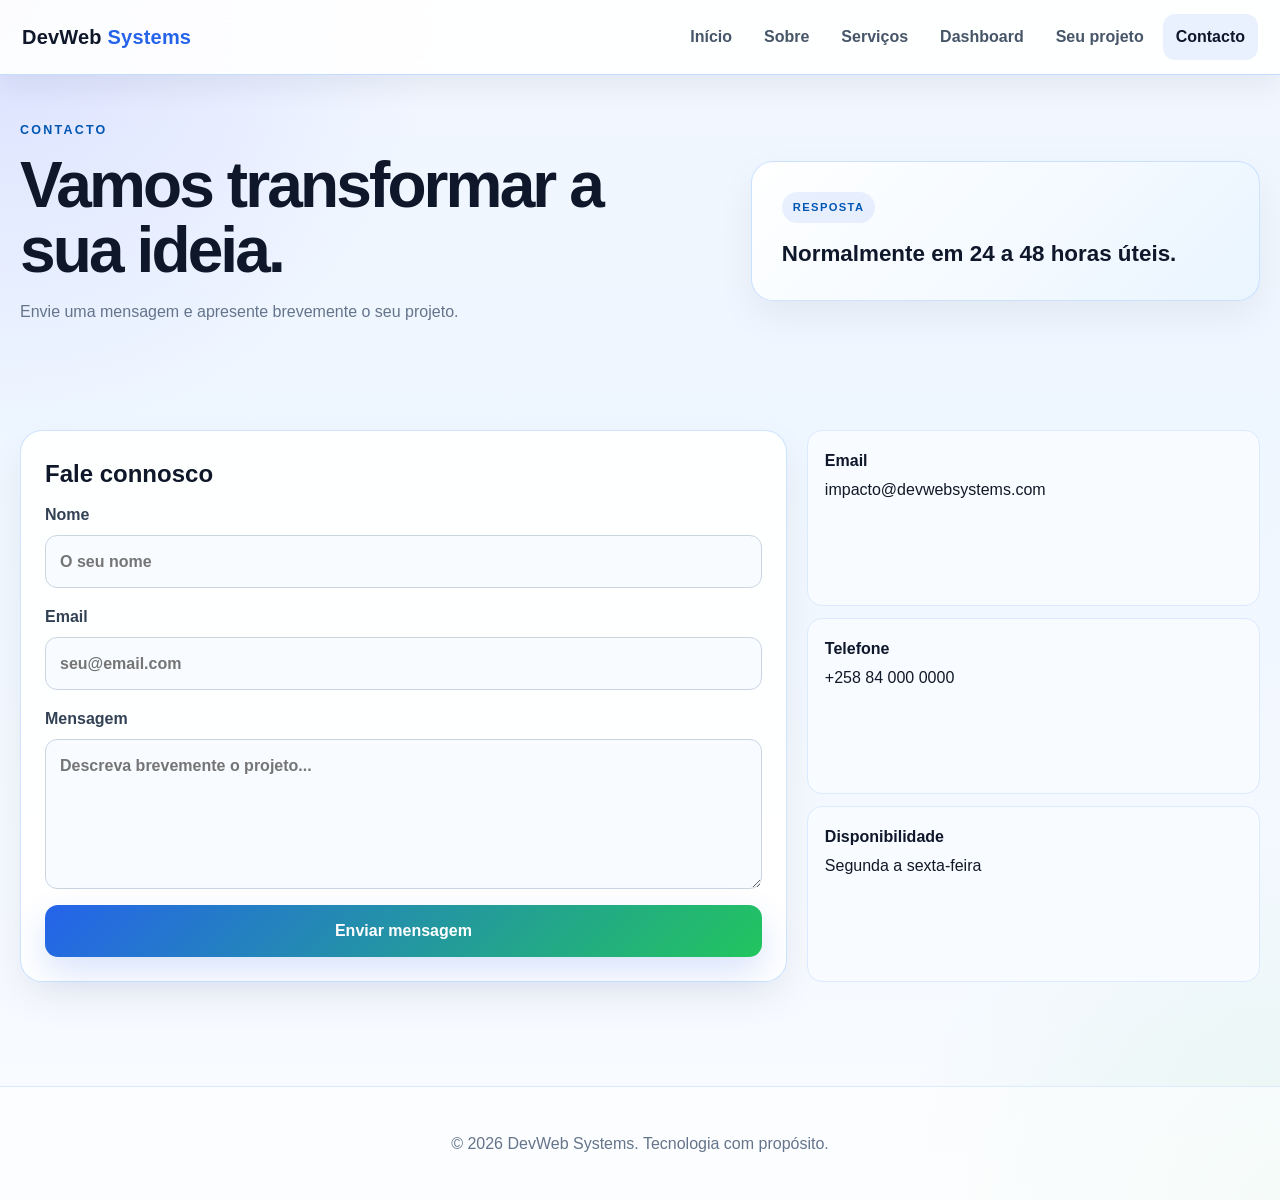
==== contacto.html @ a1c031de "Primeiro commit do projeto" ====
﻿<!DOCTYPE html>
<html lang="pt-PT">
<head>
    <meta charset="UTF-8">
    <meta name="viewport" content="width=device-width, initial-scale=1.0">
    <meta name="description" content="Entre em contacto com a DevWeb Systems.">
    <title>Contacto | DevWeb Systems</title>
    <link rel="stylesheet" href="/estilo/style.css">
    <script src="/script/script.js" defer></script>
</head>
<body>

<header>
    <div class="topbar">

        <a class="brand" href="index.html">
            DevWeb <span>Systems</span>
        </a>

        <button class="menu-toggle"
                aria-label="Abrir menu"
                aria-expanded="false">
            ☰
        </button>

        <nav>
            <a href="index.html">Início</a>
            <a href="sobre.html">Sobre</a>
            <a href="servicos.html">Serviços</a>
            <a href="dashboard.html">Dashboard</a>
            <a href="projeto.html">Seu projeto</a>
            <a href="contacto.html" class="active">Contacto</a>
        </nav>

    </div>
</header>

<main>

<section class="page-hero section-block">

    <div class="page-hero-grid">

        <div class="page-hero-copy">

            <p class="eyebrow">
                Contacto
            </p>

            <h1>
                Vamos transformar a sua ideia.
            </h1>

            <p>
                Envie uma mensagem e apresente brevemente o seu projeto.
            </p>

        </div>

        <div class="page-hero-panel">

            <span>Resposta</span>

            <strong>
                Normalmente em 24 a 48 horas úteis.
            </strong>

        </div>

    </div>

</section>

<section class="section-block reveal">

    <div class="contact-layout">

        <article class="contact-card">

            <h2>Fale connosco</h2>

            <form class="contact-form" novalidate>

                <label>
                    Nome

                    <input
                        type="text"
                        name="nome"
                        placeholder="O seu nome"
                        autocomplete="name"
                        required>
                </label>

                <label>
                    Email

                    <input
                        type="email"
                        name="email"
                        placeholder="seu@email.com"
                        autocomplete="email"
                        required>
                </label>

                <label>
                    Mensagem

                    <textarea
                        name="mensagem"
                        placeholder="Descreva brevemente o projeto..."
                        required></textarea>
                </label>

                <button type="submit" class="button">
                    Enviar mensagem
                </button>

                <div class="form-message" role="status"></div>

            </form>

        </article>

        <aside class="contact-info">

            <div class="info-item">

                <strong>Email</strong>

                <span>
                    impacto@devwebsystems.com
                </span>

            </div>

            <div class="info-item">

                <strong>Telefone</strong>

                <span>
                    +258 84 000 0000
                </span>

            </div>

            <div class="info-item">

                <strong>Disponibilidade</strong>

                <span>
                    Segunda a sexta-feira
                </span>

            </div>

        </aside>

    </div>

</section>

</main>

<footer>
    <p>&copy; 2026 DevWeb Systems. Tecnologia com propósito.</p>
</footer>

</body>
</html>
---- estilo/style.css ----
﻿*{
    box-sizing:border-box;
}

html{
    scroll-behavior:smooth;
}

body{
    margin:0;
    font-family:"Segoe UI",Arial,sans-serif;
    background:
        radial-gradient(circle at top left,rgba(83,88,255,.14),transparent 25%),
        radial-gradient(circle at bottom right,rgba(34,197,94,.08),transparent 22%),
        linear-gradient(180deg,#f2f7ff 0%,#eef6ff 35%,#f9fbff 100%);
    color:#111827;
    line-height:1.6;
}

img,
video{
    max-width:100%;
    display:block;
}

a{
    color:#0056b3;
    text-decoration:none;
}

button,
input,
textarea{
    font:inherit;
}

button{
    cursor:pointer;
}

header{
    position:sticky;
    top:0;
    z-index:100;
    background:rgba(255,255,255,.9);
    border-bottom:1px solid rgba(191,219,255,.9);
    backdrop-filter:blur(16px);
    box-shadow:0 10px 30px rgba(15,23,42,.07);
}

.topbar{
    width:min(100%,1320px);
    margin:auto;
    padding:14px 22px;
    display:flex;
    align-items:center;
    justify-content:space-between;
    gap:20px;
}

.brand{
    font-size:1.25rem;
    font-weight:800;
    color:#0f172a;
    letter-spacing:.01em;
}

.brand span{
    color:#2563eb;
}

nav{
    display:flex;
    align-items:center;
    gap:6px;
}

nav a{
    color:#475569;
    font-weight:650;
    padding:10px 13px;
    border-radius:12px;
    transition:.2s;
}

nav a:hover,
nav a.active{
    background:rgba(37,99,235,.09);
    color:#0f172a;
}

.menu-toggle{
    display:none;
    border:1px solid #bfdbfe;
    background:#fff;
    color:#0f172a;
    border-radius:10px;
    padding:8px 11px;
}

main{
    width:min(100%,1280px);
    margin:auto;
    padding:0 20px 40px;
}

.section-block{
    padding:64px 0;
}

.hero{
    position:relative;
    overflow:hidden;
    margin:24px 0 0;
    padding:64px 46px 40px;
    border:1px solid rgba(191,219,255,.85);
    border-radius:32px;
    background:
        linear-gradient(135deg,rgba(255,255,255,.98),rgba(239,247,255,.96));
    box-shadow:0 28px 80px rgba(15,23,42,.1);
}

.hero:before{
    content:"";
    position:absolute;
    width:260px;
    height:260px;
    border-radius:50%;
    right:-100px;
    top:-100px;
    background:rgba(37,99,235,.08);
}

.hero-grid,
.page-hero-grid{
    display:grid;
    grid-template-columns:1.15fr .85fr;
    gap:42px;
    align-items:center;
}

.hero-text{
    position:relative;
    z-index:1;
    max-width:670px;
}

.eyebrow{
    margin:0 0 12px;
    font-size:.78rem;
    letter-spacing:.18em;
    text-transform:uppercase;
    color:#0056b3;
    font-weight:800;
}

.hero h1,
.page-hero-copy h1{
    margin:0;
    font-size:clamp(2.4rem,5vw,4.3rem);
    line-height:1.02;
    letter-spacing:-.045em;
    color:#0f172a;
}

.hero-highlight{
    color:#0b4f78;
    position:relative;
}

.hero-highlight:after{
    content:"";
    position:absolute;
    z-index:-1;
    left:0;
    right:0;
    bottom:2px;
    height:15px;
    border-radius:20px;
    background:linear-gradient(
        90deg,
        rgba(59,130,246,.24),
        rgba(34,197,94,.2)
    );
}

.hero p{
    max-width:650px;
    color:#475569;
    font-size:1.05rem;
    margin:22px 0 0;
}

.hero-actions{
    display:flex;
    flex-wrap:wrap;
    gap:12px;
    margin-top:28px;
}

.button{
    display:inline-flex;
    align-items:center;
    justify-content:center;
    border:0;
    background:linear-gradient(135deg,#2563eb,#22c55e);
    color:#fff;
    padding:13px 22px;
    border-radius:13px;
    font-weight:750;
    box-shadow:0 15px 35px rgba(37,99,235,.18);
    transition:.2s;
}

.button:hover{
    transform:translateY(-2px);
    box-shadow:0 20px 40px rgba(15,23,42,.16);
}

.button-secondary{
    background:#fff;
    color:#1d4ed8;
    border:1px solid rgba(37,99,235,.22);
    box-shadow:none;
}

.hero-media{
    position:relative;
}

.hero-media img{
    width:100%;
    max-height:430px;
    object-fit:cover;
    border-radius:22px;
    box-shadow:0 28px 65px rgba(15,23,42,.17);
}

.floating-badge{
    position:absolute;
    left:8px;
    bottom:8px;
    padding:12px 16px;
    background:rgba(255,255,255,.94);
    border:1px solid #bfdbfe;
    border-radius:14px;
    box-shadow:0 15px 35px rgba(15,23,42,.12);
    font-weight:750;
    color:#0f172a;
}

.section-heading{
    text-align:center;
    max-width:760px;
    margin:0 auto 34px;
}

.section-heading h2{
    margin:0;
    color:#0f172a;
    font-size:clamp(1.9rem,3vw,2.8rem);
    line-height:1.1;
}

.section-heading h2:after{
    content:"";
    display:block;
    width:64px;
    height:4px;
    margin:14px auto 0;
    border-radius:10px;
    background:linear-gradient(90deg,#2563eb,#22c55e);
}

.section-heading p:not(.eyebrow){
    color:#64748b;
    margin:14px auto 0;
}

.trust-bar{
    display:flex;
    flex-wrap:wrap;
    justify-content:center;
    gap:10px;
    margin:0 auto;
    padding:18px 0 0;
}

.trust-bar span{
    padding:8px 13px;
    border:1px solid #bfdbfe;
    background:rgba(255,255,255,.8);
    border-radius:999px;
    font-size:.76rem;
    font-weight:750;
    color:#334155;
}

.carousel-shell{
    display:flex;
    align-items:center;
    gap:14px;
}

.carousel-container{
    overflow:hidden;
    flex:1;
    border-radius:24px;
    box-shadow:0 22px 55px rgba(15,23,42,.12);
}

.carousel-track{
    display:flex;
    transition:transform .5s ease;
}

.carousel-slide{
    min-width:100%;
    height:470px;
    position:relative;
    overflow:hidden;
    background:#dbeafe;
}

.carousel-slide img{
    width:100%;
    height:100%;
    object-fit:cover;
}

.slide-placeholder{
    height:100%;
    display:grid;
    place-items:center;
    background:linear-gradient(135deg,#dbeafe,#dcfce7);
    color:#2563eb;
    font-weight:800;
}

.slide-label{
    position:absolute;
    left:0;
    right:0;
    bottom:0;
    padding:42px 24px 20px;
    color:#fff;
    font-weight:750;
    font-size:1.15rem;
    background:linear-gradient(
        transparent,
        rgba(15,23,42,.82)
    );
}

.carousel-arrow{
    width:55px;
    height:65px;
    border-radius:50%;
    border:1px solid #bfdbfe;
    background:#fff;
    color:#0056b3;
    font-size:1.8rem;
    box-shadow:0 10px 25px rgba(15,23,42,.08);
    transition:.2s;
}

.carousel-arrow:hover{
    transform:scale(1.06);
    background:#eff6ff;
}

.carousel-nav{
    display:flex;
    justify-content:center;
    gap:9px;
    margin-top:18px;
}

.carousel-dot{
    width:9px;
    height:9px;
    border:0;
    border-radius:50%;
    background:#bfdbfe;
    padding:0;
}

.carousel-dot.active{
    width:25px;
    border-radius:8px;
    background:linear-gradient(90deg,#2563eb,#22c55e);
}

.services-grid,
.steps-grid,
.testimonial-grid,
.info-grid{
    display:grid;
    grid-template-columns:repeat(3,1fr);
    gap:18px;
}

.service-card,
.step-card,
.testimonial-card,
.feature-card,
.story-card,
.contact-card,
.dashboard-card,
.page-hero-panel{
    background:rgba(255,255,255,.92);
    border:1px solid rgba(191,219,255,.78);
    border-radius:22px;
    padding:24px;
    box-shadow:0 16px 38px rgba(15,23,42,.06);
    transition:.22s;
}

.service-card:hover,
.step-card:hover,
.testimonial-card:hover,
.feature-card:hover,
.story-card:hover,
.dashboard-card:hover{
    transform:translateY(-4px);
    box-shadow:0 24px 52px rgba(15,23,42,.1);
}

.service-icon{
    width:54px;
    height:54px;
    display:grid;
    place-items:center;
    border-radius:15px;
    background:linear-gradient(
        135deg,
        rgba(37,99,235,.11),
        rgba(34,197,94,.13)
    );
    font-size:1.55rem;
    margin-bottom:17px;
}

.service-card h3,
.step-card h3,
.feature-card h2,
.story-card h2,
.contact-card h2,
.dashboard-card h2{
    margin:0 0 9px;
    color:#0f172a;
}

.service-card p,
.step-card p,
.feature-card p,
.story-card p,
.testimonial-card p{
    margin:0;
    color:#64748b;
}

.steps-grid{
    counter-reset:steps;
}

.step-number{
    width:44px;
    height:44px;
    display:grid;
    place-items:center;
    border-radius:13px;
    background:linear-gradient(135deg,#2563eb,#22c55e);
    color:#fff;
    font-weight:800;
    margin-bottom:18px;
}

.testimonial-card{
    position:relative;
}

.testimonial-card:before{
    content:"“";
    position:absolute;
    right:20px;
    top:8px;
    font-size:4rem;
    line-height:1;
    color:#dbeafe;
}

.person{
    margin-top:20px;
    padding-top:13px;
    border-top:1px solid #dbeafe;
    color:#0f172a;
}

.cta-panel{
    display:flex;
    align-items:center;
    justify-content:space-between;
    gap:25px;
    margin:45px auto 0;
    padding:30px 36px;
    width:min(100%,1180px);
    border-radius:25px;
    border:1px solid #bfdbfe;
    background:linear-gradient(135deg,#fff,#eef6ff);
    box-shadow:0 20px 50px rgba(15,23,42,.08);
}

.cta-panel h2{
    margin:0;
    color:#0f172a;
}

.page-hero{
    padding:46px 0 25px;
}

.page-hero-copy p:last-child{
    color:#64748b;
    max-width:700px;
}

.page-hero-panel{
    padding:30px;
    background:linear-gradient(135deg,#fff,#eaf5ff);
}

.page-hero-panel span{
    display:inline-block;
    padding:7px 11px;
    border-radius:999px;
    background:rgba(37,99,235,.09);
    color:#0056b3;
    font-size:.7rem;
    font-weight:800;
    letter-spacing:.12em;
    text-transform:uppercase;
}

.page-hero-panel strong{
    display:block;
    margin-top:16px;
    color:#0f172a;
    font-size:1.4rem;
    line-height:1.35;
}

.about-grid,
.process-grid{
    display:grid;
    grid-template-columns:repeat(2,1fr);
    gap:18px;
}

.simple-list{
    list-style:none;
    padding:0;
    margin:18px 0 0;
    display:grid;
    gap:11px;
}

.simple-list li{
    padding:11px 12px 11px 31px;
    border-radius:12px;
    background:#f8fbff;
    color:#475569;
    position:relative;
}

.simple-list li:before{
    content:"✓";
    position:absolute;
    left:11px;
    color:#16a34a;
    font-weight:800;
}

.audio-box{
    margin-top:20px;
    padding:17px;
    background:#f8fbff;
    border:1px solid #dbeafe;
    border-radius:15px;
}

audio{
    width:100%;
}

.download-box{
    margin-top:20px;
    padding:18px;
    border:1px dashed #93c5fd;
    border-radius:16px;
    background:#eff6ff;
}

.download-box p{
    margin:0 0 12px;
}

.contact-layout{
    display:grid;
    grid-template-columns:1.1fr .65fr;
    gap:20px;
}

.contact-form{
    display:grid;
    gap:16px;
}

.contact-form label{
    display:grid;
    gap:7px;
    color:#334155;
    font-weight:700;
}

.contact-form input,
.contact-form textarea{
    width:100%;
    padding:13px 14px;
    border:1px solid #cbd5e1;
    border-radius:12px;
    background:#f8fbff;
    color:#0f172a;
    outline:0;
}

.contact-form input:focus,
.contact-form textarea:focus{
    border-color:#2563eb;
    box-shadow:0 0 0 3px rgba(37,99,235,.1);
}

.contact-form textarea{
    min-height:150px;
    resize:vertical;
}

.form-message{
    display:none;
    margin-top:13px;
    padding:12px;
    border-radius:10px;
    font-weight:650;
}

.form-message.success{
    display:block;
    background:#dcfce7;
    color:#166534;
}

.form-message.error{
    display:block;
    background:#fee2e2;
    color:#991b1b;
}

.contact-info{
    display:grid;
    gap:12px;
}

.info-item{
    padding:17px;
    border-radius:15px;
    background:#f8fbff;
    border:1px solid #dbeafe;
}

.info-item strong{
    display:block;
    color:#0f172a;
    margin-bottom:4px;
}

.dashboard-summary-card{
    padding:25px;
    border-radius:22px;
    background:linear-gradient(135deg,#fff,#edf6ff);
    border:1px solid #bfdbfe;
    box-shadow:0 18px 42px rgba(15,23,42,.08);
}

.summary-label{
    font-size:.75rem;
    text-transform:uppercase;
    letter-spacing:.14em;
    color:#0056b3;
    font-weight:800;
}

.summary-metrics{
    display:grid;
    grid-template-columns:repeat(3,1fr);
    gap:10px;
    margin-top:18px;
}

.summary-metrics div{
    padding:13px;
    border-radius:14px;
    background:#fff;
    border:1px solid #dbeafe;
}

.summary-metrics span{
    font-size:1.65rem;
    font-weight:800;
    color:#0f172a;
}

.summary-metrics p{
    margin:2px 0 0;
    font-size:.78rem;
    color:#64748b;
}

.dashboard-grid-layout{
    display:grid;
    grid-template-columns:1.1fr .9fr;
    gap:18px;
}

.dashboard-card-large{
    grid-column:span 2;
}

.dashboard-card-header{
    display:flex;
    justify-content:space-between;
    gap:15px;
    align-items:center;
    margin-bottom:18px;
}

.dashboard-card-header span{
    font-size:.75rem;
    color:#64748b;
    padding:6px 10px;
    background:#f1f5f9;
    border-radius:999px;
}

.progress-bar{
    height:12px;
    border-radius:20px;
    background:#dbeafe;
    overflow:hidden;
}

.progress-fill{
    height:100%;
    border-radius:20px;
    background:linear-gradient(90deg,#2563eb,#22c55e);
    width:0;
    transition:width 1s ease;
}

.dashboard-list,
.task-list,
.alert-list{
    list-style:none;
    padding:0;
    margin:0;
    display:grid;
    gap:10px;
}

.dashboard-list li,
.task-list li,
.alert-list li{
    padding:11px 13px;
    background:#f8fbff;
    border-radius:11px;
    color:#475569;
}

.dashboard-list strong,
.task-list strong{
    color:#0f172a;
}

.alert-list li{
    border-left:4px solid #2563eb;
}

.video-card{
    padding:24px;
    border-radius:22px;
    background:#fff;
    border:1px solid #bfdbfe;
    box-shadow:0 18px 42px rgba(15,23,42,.07);
}

.video-wrapper{
    aspect-ratio:16/9;
    overflow:hidden;
    border-radius:16px;
    background:#0f172a;
}

.video-wrapper iframe{
    width:100%;
    height:100%;
    border:0;
}

footer{
    padding:28px 20px;
    text-align:center;
    color:#64748b;
    border-top:1px solid #dbeafe;
    background:rgba(255,255,255,.6);
}

.reveal{
    opacity:0;
    transform:translateY(18px);
    transition:
        opacity .6s ease,
        transform .6s ease;
}

.reveal.visible{
    opacity:1;
    transform:none;
}

a:focus-visible,
button:focus-visible,
input:focus-visible,
textarea:focus-visible{
    outline:3px solid rgba(37,99,235,.28);
    outline-offset:3px;
}

@media(max-width:900px){

    .topbar{
        padding:13px 18px;
    }

    .menu-toggle{
        display:block;
    }

    nav{
        display:none;
        position:absolute;
        left:18px;
        right:18px;
        top:66px;
        padding:10px;
        background:#fff;
        border:1px solid #bfdbfe;
        border-radius:16px;
        box-shadow:0 18px 40px rgba(15,23,42,.12);
        flex-direction:column;
        align-items:stretch;
    }

    nav.open{
        display:flex;
    }

    .hero-grid,
    .page-hero-grid,
    .contact-layout,
    .dashboard-grid-layout,
    .about-grid,
    .process-grid{
        grid-template-columns:1fr;
    }

    .services-grid,
    .steps-grid,
    .testimonial-grid,
    .info-grid{
        grid-template-columns:1fr;
    }

    .dashboard-card-large{
        grid-column:auto;
    }

    .hero{
        padding:45px 28px 32px;
    }

    .carousel-slide{
        height:360px;
    }

    .floating-badge{
        left:12px;
    }

    .cta-panel{
        flex-direction:column;
        align-items:flex-start;
    }

    .summary-metrics{
        grid-template-columns:1fr;
    }
}

@media(max-width:560px){

    main{
        padding:0 14px 28px;
    }

    .section-block{
        padding:45px 0;
    }

    .hero{
        border-radius:23px;
        padding:38px 20px 28px;
    }

    .hero h1,
    .page-hero-copy h1{
        font-size:2.35rem;
    }

    .hero-actions{
        flex-direction:column;
    }

    .button{
        width:100%;
    }

    .carousel-shell{
        gap:7px;
    }

    .carousel-arrow{
        width:38px;
        height:38px;
        font-size:1.4rem;
    }

    .carousel-slide{
        height:270px;
    }

    .page-hero{
        padding-top:30px;
    }

    .page-hero-panel{
        padding:22px;
    }

    .summary-metrics{
        grid-template-columns:repeat(3,1fr);
    }

    .summary-metrics span{
        font-size:1.25rem;
    }

    .summary-metrics p{
        font-size:.68rem;
    }
}

@media(prefers-reduced-motion:reduce){

    html{
        scroll-behavior:auto;
    }

    .reveal{
        opacity:1;
        transform:none;
        transition:none;
    }

    .button,
    .service-card,
    .step-card,
    .testimonial-card{
        transition:none;
    }

    .carousel-track{
        transition:none;
    }
}

.project-layout{
    display:grid;
    grid-template-columns:1.2fr .8fr;
    gap:22px;
    align-items:start;
}

.project-form-card{
    background:rgba(255,255,255,.94);
    border:1px solid rgba(191,219,255,.85);
    border-radius:24px;
    padding:30px;
    box-shadow:0 20px 50px rgba(15,23,42,.08);
}

.section-title-left{
    margin-bottom:28px;
}

.section-title-left h2{
    margin:0;
    color:#0f172a;
    font-size:2rem;
}

.section-title-left p:last-child{
    color:#64748b;
    margin:8px 0 0;
}

#projectForm{
    display:grid;
    gap:18px;
}

.form-group{
    display:grid;
    gap:7px;
}

.form-group label{
    font-weight:700;
    color:#334155;
}

.form-group input,
.form-group select,
.form-group textarea{
    width:100%;
    border:1px solid #cbd5e1;
    background:#f8fbff;
    color:#0f172a;
    border-radius:12px;
    padding:13px 14px;
    outline:none;
}

.form-group input:focus,
.form-group select:focus,
.form-group textarea:focus{
    border-color:#2563eb;
    box-shadow:0 0 0 3px rgba(37,99,235,.1);
}

.form-group textarea{
    min-height:120px;
    resize:vertical;
}

.suggestion-preview{
    position:sticky;
    top:95px;
    padding:30px;
    border-radius:24px;
    background:
        linear-gradient(
            145deg,
            #eef6ff,
            #f8fbff
        );
    border:1px solid #bfdbfe;
    box-shadow:0 20px 50px rgba(15,23,42,.08);
}

.preview-icon{
    width:55px;
    height:55px;
    display:grid;
    place-items:center;
    border-radius:16px;
    background:linear-gradient(135deg,#2563eb,#22c55e);
    color:#fff;
    font-size:1.5rem;
    margin-bottom:25px;
}

.suggestion-preview h2{
    color:#0f172a;
    line-height:1.2;
    margin:0 0 14px;
}

.suggestion-preview > p:not(.eyebrow){
    color:#64748b;
}

.preview-list{
    display:grid;
    gap:10px;
    margin-top:28px;
}

.preview-list div{
    display:flex;
    align-items:center;
    gap:12px;
    padding:12px;
    background:#fff;
    border:1px solid #dbeafe;
    border-radius:12px;
}

.preview-list span{
    width:32px;
    height:32px;
    display:grid;
    place-items:center;
    border-radius:9px;
    background:#eff6ff;
    color:#2563eb;
    font-size:.75rem;
    font-weight:800;
}

.preview-list p{
    margin:0;
    color:#334155;
    font-weight:650;
}

@media(max-width:900px){

    .project-layout{
        grid-template-columns:1fr;
    }

    .suggestion-preview{
        position:static;
    }

}
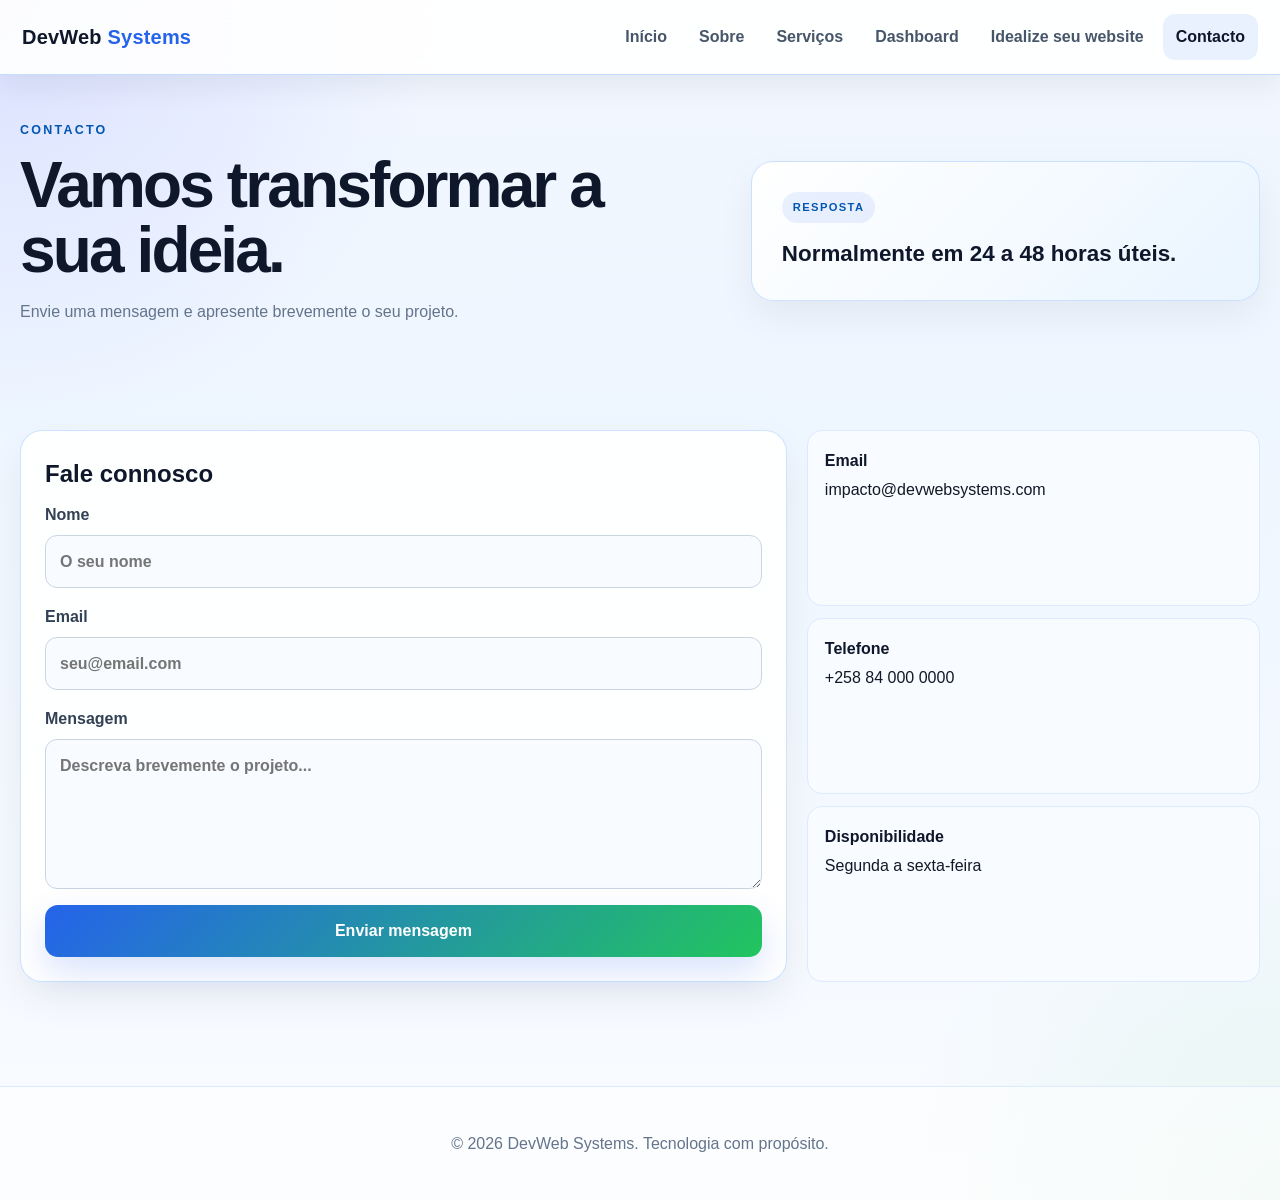
==== commit be17c07d: "Atualizacao do site" ====
--- a/contacto.html
+++ b/contacto.html
@@ -5,8 +5,8 @@
     <meta name="viewport" content="width=device-width, initial-scale=1.0">
     <meta name="description" content="Entre em contacto com a DevWeb Systems.">
     <title>Contacto | DevWeb Systems</title>
-    <link rel="stylesheet" href="/estilo/style.css">
-    <script src="/script/script.js" defer></script>
+    <link rel="stylesheet" href="estilo/style.css">
+    <script src="script/script.js" defer></script>
 </head>
 <body>
 
@@ -28,7 +28,7 @@
             <a href="sobre.html">Sobre</a>
             <a href="servicos.html">Serviços</a>
             <a href="dashboard.html">Dashboard</a>
-            <a href="projeto.html">Seu projeto</a>
+            <a href="projeto.html">Idealize seu website</a>
             <a href="contacto.html" class="active">Contacto</a>
         </nav>
 
